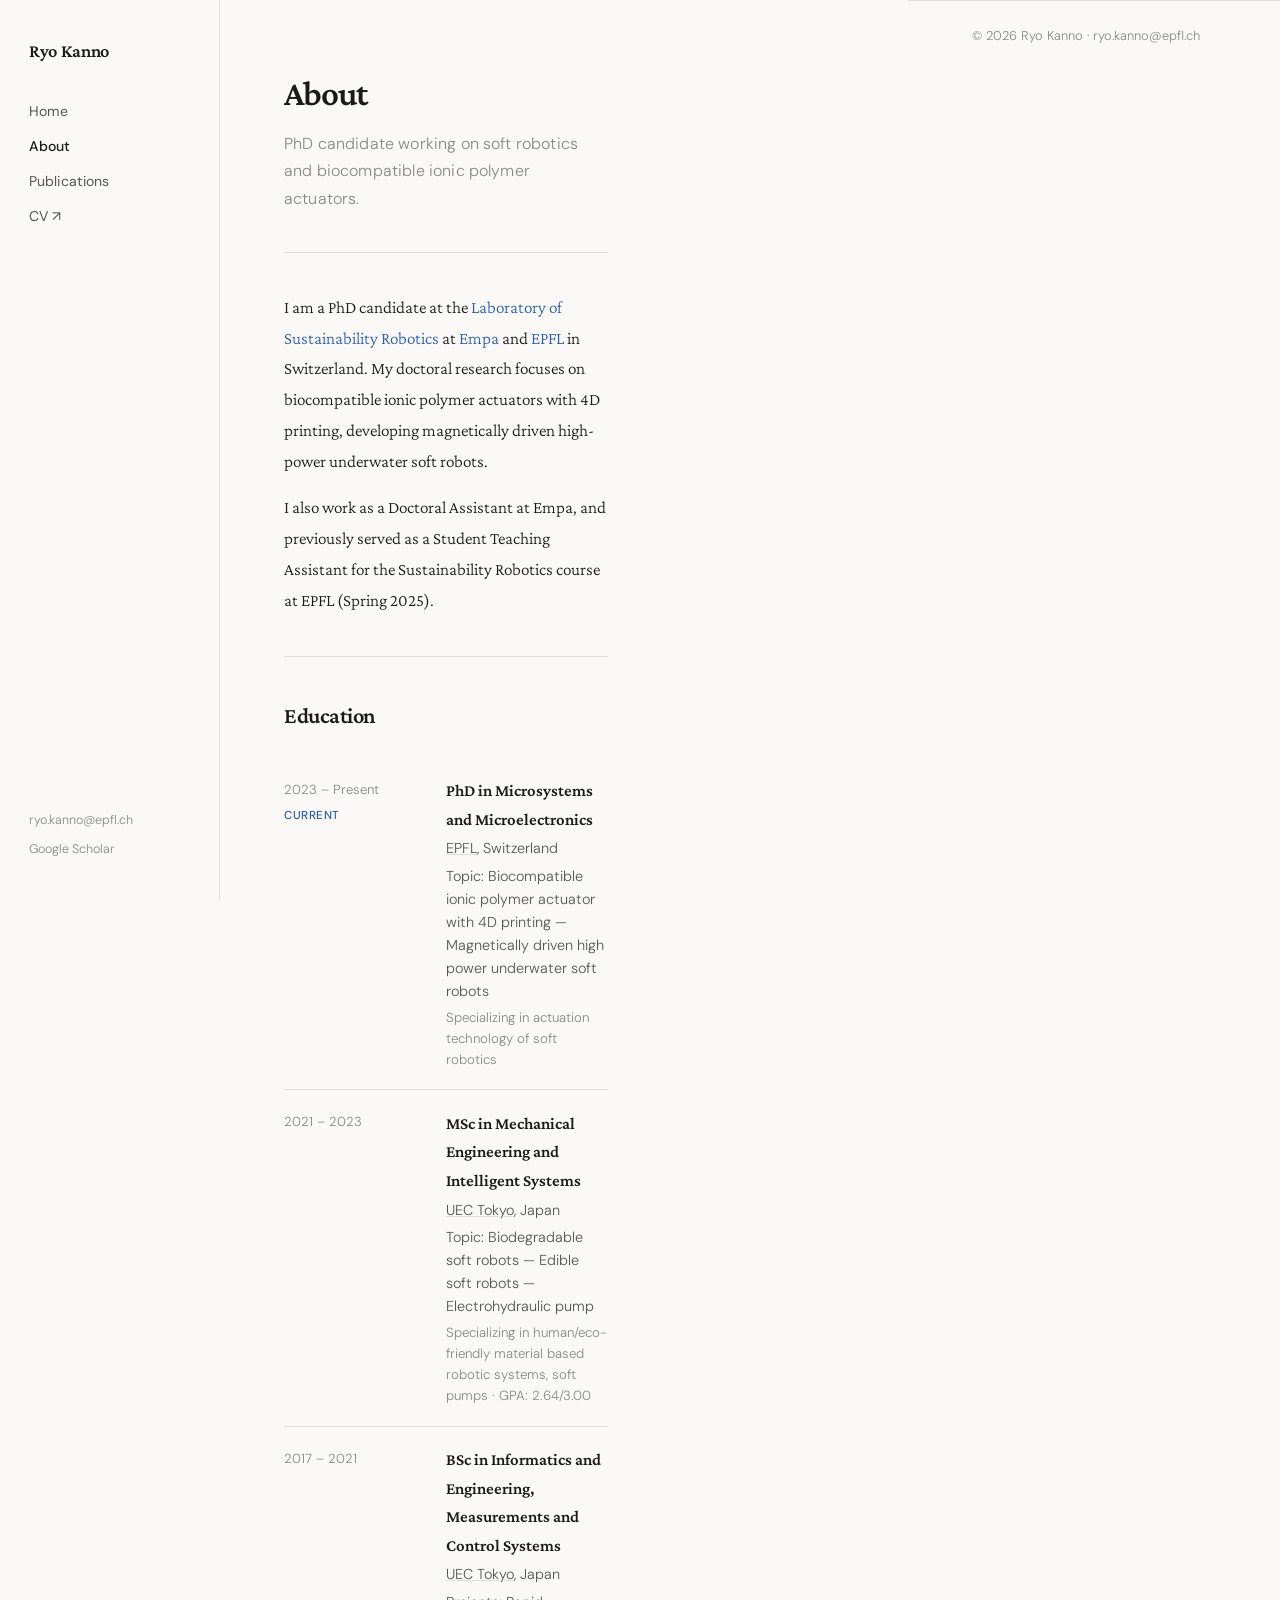
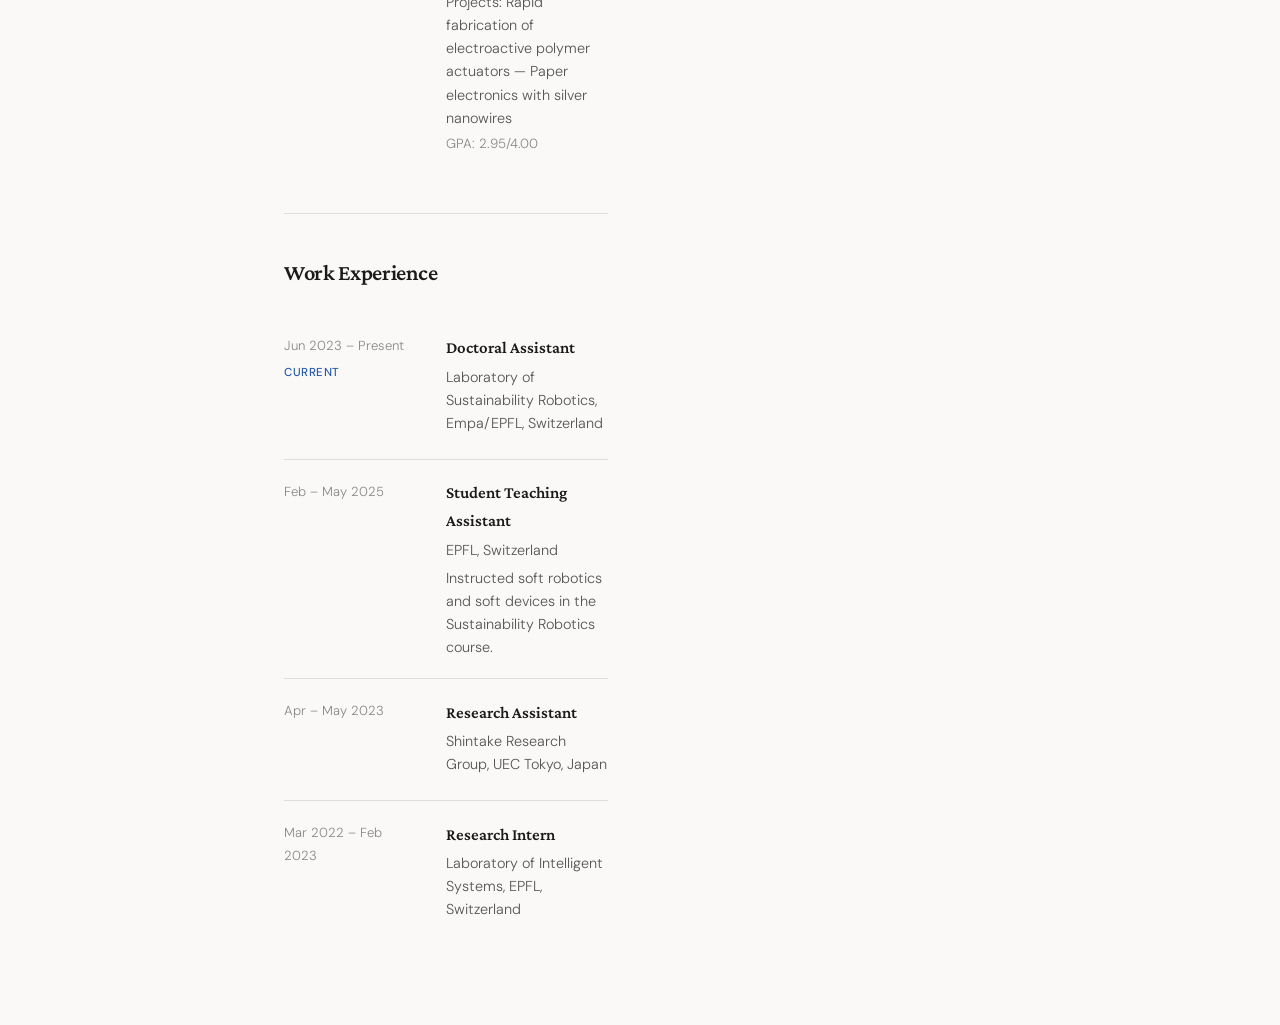
==== about.html @ ec7528cc "Add files via upload" ====
<!DOCTYPE html>
<html lang="en">
<head>
  <meta charset="UTF-8" />
  <meta name="viewport" content="width=device-width, initial-scale=1.0" />
  <title>About — Ryo Kanno</title>
  <link rel="stylesheet" href="style.css" />
  <link rel="preconnect" href="https://fonts.googleapis.com" />
  <link href="https://fonts.googleapis.com/css2?family=Crimson+Pro:ital,wght@0,300;0,400;0,600;1,400&family=DM+Sans:wght@300;400;500&display=swap" rel="stylesheet" />
</head>
<body>

  <nav class="sidebar">
    <a class="site-name" href="index.html">Ryo Kanno</a>
    <ul>
      <li><a href="index.html">Home</a></li>
      <li><a href="about.html" class="active">About</a></li>
      <li><a href="publications.html">Publications</a></li>
      <li><a href="CV_Ryo_Kanno_General.pdf" target="_blank">CV ↗</a></li>
    </ul>
    <div class="sidebar-footer">
      <a href="mailto:ryo.kanno@epfl.ch">ryo.kanno@epfl.ch</a><br/>
      <div class="social-links">
        <a href="https://scholar.google.co.jp/citations?user=6euEpQsAAAAJ&hl=en" target="_blank">Google Scholar</a>
      </div>
    </div>
  </nav>

  <header class="mobile-header">
    <a class="site-name" href="index.html">Ryo Kanno</a>
    <button class="menu-toggle" onclick="toggleMenu()">☰</button>
    <ul class="mobile-menu" id="mobileMenu">
      <li><a href="index.html">Home</a></li>
      <li><a href="about.html">About</a></li>
      <li><a href="publications.html">Publications</a></li>
      <li><a href="CV_Ryo_Kanno_General.pdf" target="_blank">CV ↗</a></li>
    </ul>
  </header>

  <main class="content">

    <section class="page-header">
      <h1>About</h1>
      <p class="subtitle">PhD candidate working on soft robotics and biocompatible ionic polymer actuators.</p>
    </section>

    <hr class="divider" />

    <section class="section about-intro">
      <p>
        I am a PhD candidate at the <a href="https://sustainability-robotics.ch" target="_blank">Laboratory of Sustainability Robotics</a>
        at <a href="https://www.empa.ch" target="_blank">Empa</a> and <a href="https://www.epfl.ch" target="_blank">EPFL</a>
        in Switzerland. My doctoral research focuses on biocompatible ionic polymer actuators with 4D printing,
        developing magnetically driven high-power underwater soft robots.
      </p>
      <p>
        I also work as a Doctoral Assistant at Empa, and previously served as a Student Teaching Assistant
        for the Sustainability Robotics course at EPFL (Spring 2025).
      </p>
    </section>

    <hr class="divider" />

    <!-- EDUCATION -->
    <section class="section">
      <h2>Education</h2>

      <div class="entry">
        <div class="entry-meta">
          <span class="entry-date">2023 – Present</span>
          <span class="entry-badge">Current</span>
        </div>
        <div class="entry-body">
          <h3>PhD in Microsystems and Microelectronics</h3>
          <p class="entry-place"><a href="https://www.epfl.ch" target="_blank">EPFL</a>, Switzerland</p>
          <p>Topic: Biocompatible ionic polymer actuator with 4D printing — Magnetically driven high power underwater soft robots</p>
          <p class="entry-note">Specializing in actuation technology of soft robotics</p>
        </div>
      </div>

      <div class="entry">
        <div class="entry-meta">
          <span class="entry-date">2021 – 2023</span>
        </div>
        <div class="entry-body">
          <h3>MSc in Mechanical Engineering and Intelligent Systems</h3>
          <p class="entry-place"><a href="https://www.uec.ac.jp/eng/" target="_blank">UEC Tokyo</a>, Japan</p>
          <p>Topic: Biodegradable soft robots — Edible soft robots — Electrohydraulic pump</p>
          <p class="entry-note">Specializing in human/eco-friendly material based robotic systems, soft pumps · GPA: 2.64/3.00</p>
        </div>
      </div>

      <div class="entry">
        <div class="entry-meta">
          <span class="entry-date">2017 – 2021</span>
        </div>
        <div class="entry-body">
          <h3>BSc in Informatics and Engineering, Measurements and Control Systems</h3>
          <p class="entry-place"><a href="https://www.uec.ac.jp/eng/" target="_blank">UEC Tokyo</a>, Japan</p>
          <p>Projects: Rapid fabrication of electroactive polymer actuators — Paper electronics with silver nanowires</p>
          <p class="entry-note">GPA: 2.95/4.00</p>
        </div>
      </div>
    </section>

    <hr class="divider" />

    <!-- WORK EXPERIENCE -->
    <section class="section">
      <h2>Work Experience</h2>

      <div class="entry">
        <div class="entry-meta">
          <span class="entry-date">Jun 2023 – Present</span>
          <span class="entry-badge">Current</span>
        </div>
        <div class="entry-body">
          <h3>Doctoral Assistant</h3>
          <p class="entry-place">Laboratory of Sustainability Robotics, Empa/EPFL, Switzerland</p>
        </div>
      </div>

      <div class="entry">
        <div class="entry-meta">
          <span class="entry-date">Feb – May 2025</span>
        </div>
        <div class="entry-body">
          <h3>Student Teaching Assistant</h3>
          <p class="entry-place">EPFL, Switzerland</p>
          <p>Instructed soft robotics and soft devices in the Sustainability Robotics course.</p>
        </div>
      </div>

      <div class="entry">
        <div class="entry-meta">
          <span class="entry-date">Apr – May 2023</span>
        </div>
        <div class="entry-body">
          <h3>Research Assistant</h3>
          <p class="entry-place">Shintake Research Group, UEC Tokyo, Japan</p>
        </div>
      </div>

      <div class="entry">
        <div class="entry-meta">
          <span class="entry-date">Mar 2022 – Feb 2023</span>
        </div>
        <div class="entry-body">
          <h3>Research Intern</h3>
          <p class="entry-place">Laboratory of Intelligent Systems, EPFL, Switzerland</p>
        </div>
      </div>
    </section>

  </main>

  <footer class="footer">
    © 2026 Ryo Kanno · <a href="mailto:ryo.kanno@epfl.ch">ryo.kanno@epfl.ch</a>
  </footer>

  <script>
    function toggleMenu() {
      document.getElementById('mobileMenu').classList.toggle('open');
    }
  </script>
</body>
</html>
---- style.css ----
/* ============================================
   RYO KANNO — Personal Academic Site
   Style inspired by mechphnguyen.com
   ============================================ */

:root {
  --bg: #faf9f7;
  --text: #1a1a1a;
  --text-light: #555;
  --text-muted: #888;
  --accent: #2a5caa;
  --accent-hover: #1a3f7a;
  --sidebar-width: 220px;
  --border: #e2ddd8;
  --font-serif: 'Crimson Pro', Georgia, serif;
  --font-sans: 'DM Sans', system-ui, sans-serif;
}

* {
  margin: 0;
  padding: 0;
  box-sizing: border-box;
}

html {
  font-size: 16px;
}

body {
  background: var(--bg);
  color: var(--text);
  font-family: var(--font-sans);
  font-weight: 300;
  line-height: 1.7;
  display: flex;
  min-height: 100vh;
}

/* ============================================
   SIDEBAR
   ============================================ */

.sidebar {
  width: var(--sidebar-width);
  min-height: 100vh;
  position: fixed;
  top: 0;
  left: 0;
  padding: 2.5rem 1.8rem;
  border-right: 1px solid var(--border);
  display: flex;
  flex-direction: column;
  gap: 2rem;
  background: var(--bg);
  z-index: 10;
}

.site-name {
  font-family: var(--font-serif);
  font-weight: 600;
  font-size: 1.15rem;
  color: var(--text);
  text-decoration: none;
  letter-spacing: -0.01em;
  line-height: 1.3;
  display: block;
}

.sidebar ul {
  list-style: none;
  display: flex;
  flex-direction: column;
  gap: 0.2rem;
}

.sidebar ul li a {
  font-family: var(--font-sans);
  font-size: 0.88rem;
  font-weight: 400;
  color: var(--text-light);
  text-decoration: none;
  display: block;
  padding: 0.25rem 0;
  transition: color 0.15s;
  letter-spacing: 0.01em;
}

.sidebar ul li a:hover,
.sidebar ul li a.active {
  color: var(--text);
}

.sidebar ul li a.active {
  font-weight: 500;
}

.sidebar-footer {
  margin-top: auto;
  font-size: 0.78rem;
  color: var(--text-muted);
  line-height: 1.8;
}

.sidebar-footer a {
  color: var(--text-muted);
  text-decoration: none;
  transition: color 0.15s;
}

.sidebar-footer a:hover {
  color: var(--text);
}

.social-links {
  margin-top: 0.4rem;
  display: flex;
  flex-direction: column;
  gap: 0.15rem;
}

/* ============================================
   MOBILE HEADER (hidden on desktop)
   ============================================ */

.mobile-header {
  display: none;
}

/* ============================================
   MAIN CONTENT
   ============================================ */

.content {
  margin-left: var(--sidebar-width);
  padding: 4rem 5rem 4rem 4rem;
  max-width: 860px;
  flex: 1;
}

/* ============================================
   HERO
   ============================================ */

.hero {
  display: flex;
  align-items: flex-start;
  gap: 3.5rem;
  padding-bottom: 2.5rem;
}

.hero-text {
  flex: 1;
}

.hero-text h1 {
  font-family: var(--font-serif);
  font-weight: 600;
  font-size: 2.4rem;
  letter-spacing: -0.03em;
  line-height: 1.15;
  margin-bottom: 0.5rem;
  color: var(--text);
}

.subtitle {
  font-size: 0.95rem;
  color: var(--text-muted);
  margin-bottom: 0.6rem;
  letter-spacing: 0.01em;
}

.affil {
  font-size: 0.9rem;
  color: var(--text-light);
  margin-bottom: 1.2rem;
}

.affil a {
  color: var(--text-light);
  text-decoration: underline;
  text-decoration-color: var(--border);
  transition: color 0.15s;
}

.affil a:hover {
  color: var(--accent);
  text-decoration-color: var(--accent);
}

.bio {
  font-family: var(--font-serif);
  font-size: 1.1rem;
  line-height: 1.75;
  color: var(--text);
  margin-bottom: 1.8rem;
  max-width: 560px;
}

.hero-links {
  display: flex;
  gap: 0.8rem;
  flex-wrap: wrap;
}

.btn {
  display: inline-block;
  font-size: 0.85rem;
  font-weight: 500;
  padding: 0.5rem 1.1rem;
  border-radius: 3px;
  text-decoration: none;
  transition: all 0.15s;
  background: var(--text);
  color: var(--bg);
  letter-spacing: 0.01em;
}

.btn:hover {
  background: var(--accent);
}

.btn-outline {
  background: transparent;
  color: var(--text);
  border: 1px solid var(--border);
}

.btn-outline:hover {
  background: transparent;
  color: var(--accent);
  border-color: var(--accent);
}

.hero-photo {
  flex-shrink: 0;
}

.hero-photo img {
  width: 180px;
  height: 200px;
  object-fit: cover;
  border-radius: 4px;
  display: block;
}

.photo-placeholder {
  width: 160px;
  height: 185px;
  background: var(--border);
  border-radius: 4px;
  display: flex;
  align-items: center;
  justify-content: center;
  color: var(--text-muted);
  font-size: 0.8rem;
}

/* ============================================
   SECTIONS & TYPOGRAPHY
   ============================================ */

.divider {
  border: none;
  border-top: 1px solid var(--border);
  margin: 2.5rem 0;
}

.section {
  margin-bottom: 1rem;
}

.section h2 {
  font-family: var(--font-serif);
  font-weight: 600;
  font-size: 1.4rem;
  letter-spacing: -0.02em;
  margin-bottom: 1.4rem;
  color: var(--text);
}

.page-header h1 {
  font-family: var(--font-serif);
  font-weight: 600;
  font-size: 2.2rem;
  letter-spacing: -0.03em;
  margin-bottom: 0.4rem;
}

.page-header .subtitle {
  font-size: 1rem;
  color: var(--text-muted);
}

.page-header .subtitle a {
  color: var(--accent);
  text-decoration: none;
}

.page-header .subtitle a:hover {
  text-decoration: underline;
}

/* ============================================
   NEWS LIST
   ============================================ */

.news-list {
  list-style: none;
  display: flex;
  flex-direction: column;
  gap: 0;
}

.news-list li {
  display: flex;
  gap: 1.4rem;
  padding: 0.65rem 0;
  border-bottom: 1px solid var(--border);
  font-size: 0.92rem;
  line-height: 1.6;
}

.news-list li:last-child {
  border-bottom: none;
}

.news-date {
  flex-shrink: 0;
  width: 68px;
  color: var(--text-muted);
  font-size: 0.82rem;
  padding-top: 0.05rem;
}

.news-list a {
  color: var(--accent);
  text-decoration: none;
}

.news-list a:hover {
  text-decoration: underline;
}

/* ============================================
   ABOUT PAGE
   ============================================ */

.about-intro p {
  font-family: var(--font-serif);
  font-size: 1.08rem;
  line-height: 1.78;
  margin-bottom: 1rem;
  max-width: 620px;
}

.about-intro a {
  color: var(--accent);
  text-decoration: none;
}

.about-intro a:hover {
  text-decoration: underline;
}

/* ============================================
   ENTRIES (Education / Work)
   ============================================ */

.entry {
  display: flex;
  gap: 2rem;
  padding: 1.2rem 0;
  border-bottom: 1px solid var(--border);
}

.entry:last-child {
  border-bottom: none;
}

.entry-meta {
  flex-shrink: 0;
  width: 130px;
  display: flex;
  flex-direction: column;
  gap: 0.3rem;
  padding-top: 0.1rem;
}

.entry-date {
  font-size: 0.82rem;
  color: var(--text-muted);
}

.entry-badge {
  font-size: 0.72rem;
  font-weight: 500;
  color: var(--accent);
  text-transform: uppercase;
  letter-spacing: 0.05em;
}

.entry-body h3 {
  font-family: var(--font-serif);
  font-weight: 600;
  font-size: 1.05rem;
  margin-bottom: 0.2rem;
  color: var(--text);
}

.entry-place {
  font-size: 0.88rem;
  color: var(--text-light);
  margin-bottom: 0.3rem;
}

.entry-place a {
  color: var(--text-light);
  text-decoration: underline;
  text-decoration-color: var(--border);
}

.entry-place a:hover {
  color: var(--accent);
}

.entry-body p {
  font-size: 0.9rem;
  color: var(--text-light);
  line-height: 1.6;
}

.entry-note {
  font-size: 0.83rem !important;
  color: var(--text-muted) !important;
  margin-top: 0.2rem;
}

/* ============================================
   PUBLICATIONS
   ============================================ */

.pub-entry {
  padding: 1.2rem 0;
  border-bottom: 1px solid var(--border);
}

.pub-entry:last-child {
  border-bottom: none;
}

.pub-badge {
  display: inline-block;
  font-size: 0.72rem;
  font-weight: 500;
  text-transform: uppercase;
  letter-spacing: 0.05em;
  padding: 0.18rem 0.55rem;
  border-radius: 2px;
  margin-bottom: 0.5rem;
}

.pub-badge.spotlight { background: #e8f0ff; color: var(--accent); }
.pub-badge.cover     { background: #e8f5e9; color: #2a7a3a; }
.pub-badge.finalist  { background: #fff3e0; color: #b85c00; }

.pub-title {
  font-family: var(--font-serif);
  font-size: 1.06rem;
  font-weight: 400;
  margin-bottom: 0.25rem;
}

.pub-title a {
  color: var(--text);
  text-decoration: none;
  border-bottom: 1px solid var(--border);
  transition: color 0.15s, border-color 0.15s;
}

.pub-title a:hover {
  color: var(--accent);
  border-bottom-color: var(--accent);
}

.pub-authors {
  font-size: 0.88rem;
  color: var(--text-light);
  margin-bottom: 0.15rem;
}

.pub-venue {
  font-size: 0.85rem;
  color: var(--text-muted);
  font-style: italic;
}

.pub-note {
  font-size: 0.8rem;
  color: var(--accent);
  margin-top: 0.2rem;
}

.scholar-note {
  margin-top: 2.5rem;
  font-size: 0.88rem;
  color: var(--text-muted);
}

.scholar-note a {
  color: var(--accent);
  text-decoration: none;
}

.scholar-note a:hover {
  text-decoration: underline;
}

/* ============================================
   FOOTER
   ============================================ */

.footer {
  margin-left: var(--sidebar-width);
  padding: 1.5rem 5rem 1.5rem 4rem;
  font-size: 0.8rem;
  color: var(--text-muted);
  border-top: 1px solid var(--border);
}

.footer a {
  color: var(--text-muted);
  text-decoration: none;
}

.footer a:hover {
  color: var(--text);
}

/* ============================================
   RESPONSIVE — MOBILE
   ============================================ */

@media (max-width: 768px) {
  .sidebar {
    display: none;
  }

  .mobile-header {
    display: flex;
    align-items: center;
    justify-content: space-between;
    padding: 1rem 1.5rem;
    border-bottom: 1px solid var(--border);
    position: sticky;
    top: 0;
    background: var(--bg);
    z-index: 100;
    flex-wrap: wrap;
  }

  .menu-toggle {
    background: none;
    border: none;
    font-size: 1.2rem;
    cursor: pointer;
    color: var(--text);
  }

  .mobile-menu {
    display: none;
    list-style: none;
    width: 100%;
    padding: 0.5rem 0;
    flex-direction: column;
  }

  .mobile-menu.open {
    display: flex;
  }

  .mobile-menu li a {
    display: block;
    padding: 0.5rem 0;
    font-size: 0.95rem;
    color: var(--text-light);
    text-decoration: none;
  }

  .content {
    margin-left: 0;
    padding: 2rem 1.5rem;
    max-width: 100%;
  }

  .hero {
    flex-direction: column-reverse;
    gap: 1.5rem;
  }

  .hero-text h1 {
    font-size: 1.9rem;
  }

  .hero-photo img,
  .photo-placeholder {
    width: 130px;
    height: 150px;
  }

  .entry {
    flex-direction: column;
    gap: 0.4rem;
  }

  .entry-meta {
    width: auto;
    flex-direction: row;
    align-items: center;
    gap: 0.8rem;
  }

  .footer {
    margin-left: 0;
    padding: 1.5rem;
  }
}
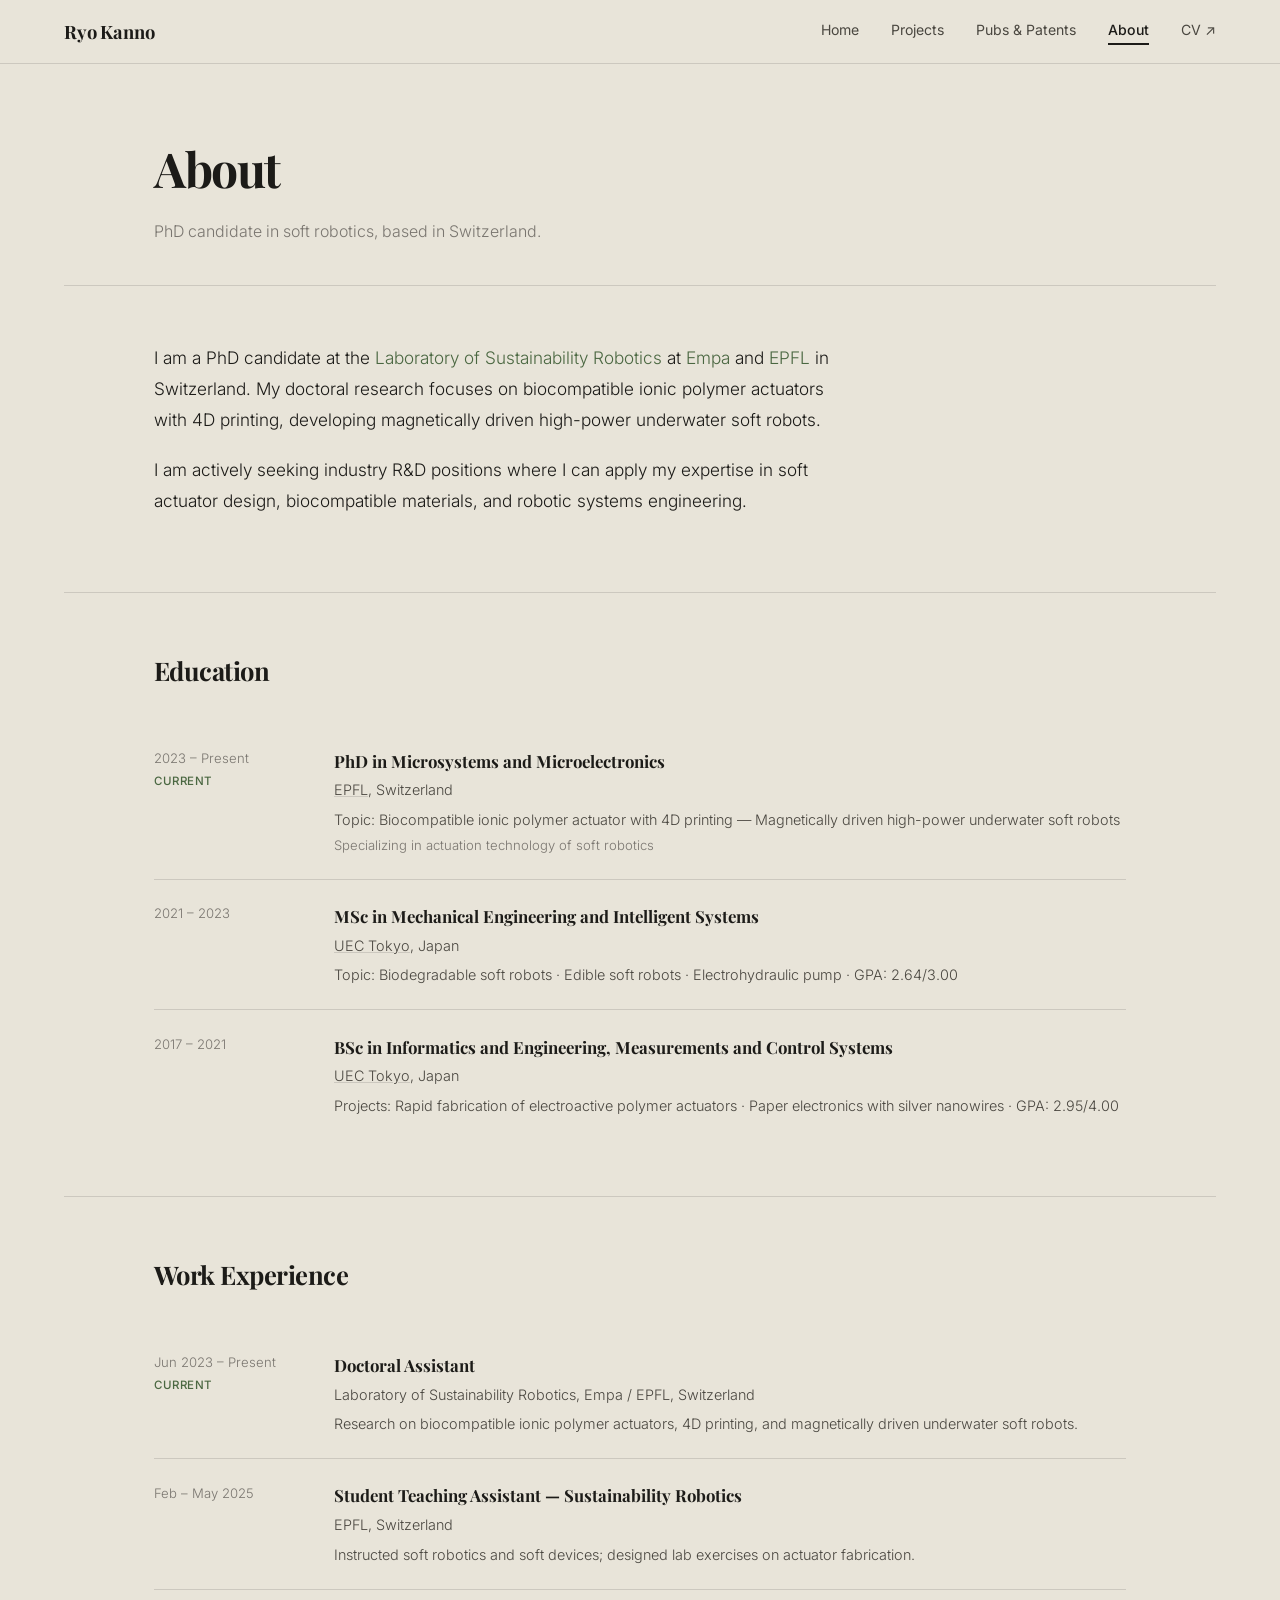
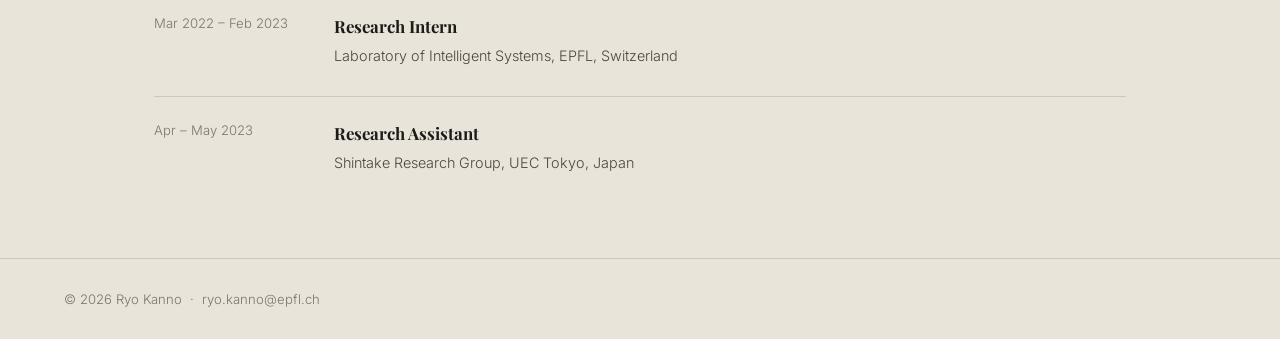
==== commit 220965cd: "Add files via upload" ====
--- a/about.html
+++ b/about.html
@@ -6,148 +6,139 @@
   <title>About — Ryo Kanno</title>
   <link rel="stylesheet" href="style.css" />
   <link rel="preconnect" href="https://fonts.googleapis.com" />
-  <link href="https://fonts.googleapis.com/css2?family=Crimson+Pro:ital,wght@0,300;0,400;0,600;1,400&family=DM+Sans:wght@300;400;500&display=swap" rel="stylesheet" />
+  <link href="https://fonts.googleapis.com/css2?family=Playfair+Display:ital,wght@0,400;0,700;1,400;1,700&family=Inter:wght@300;400;500&display=swap" rel="stylesheet" />
 </head>
 <body>
 
-  <nav class="sidebar">
+  <header class="topnav">
     <a class="site-name" href="index.html">Ryo Kanno</a>
-    <ul>
-      <li><a href="index.html">Home</a></li>
-      <li><a href="about.html" class="active">About</a></li>
-      <li><a href="publications.html">Publications</a></li>
-      <li><a href="CV_Ryo_Kanno_General.pdf" target="_blank">CV ↗</a></li>
-    </ul>
-    <div class="sidebar-footer">
-      <a href="mailto:ryo.kanno@epfl.ch">ryo.kanno@epfl.ch</a><br/>
-      <div class="social-links">
-        <a href="https://scholar.google.co.jp/citations?user=6euEpQsAAAAJ&hl=en" target="_blank">Google Scholar</a>
-      </div>
-    </div>
-  </nav>
-
-  <header class="mobile-header">
-    <a class="site-name" href="index.html">Ryo Kanno</a>
-    <button class="menu-toggle" onclick="toggleMenu()">☰</button>
-    <ul class="mobile-menu" id="mobileMenu">
-      <li><a href="index.html">Home</a></li>
-      <li><a href="about.html">About</a></li>
-      <li><a href="publications.html">Publications</a></li>
-      <li><a href="CV_Ryo_Kanno_General.pdf" target="_blank">CV ↗</a></li>
-    </ul>
+    <nav class="nav-links">
+      <a href="index.html">Home</a>
+      <a href="projects.html">Projects</a>
+      <a href="publications.html">Pubs &amp; Patents</a>
+      <a href="about.html" class="active">About</a>
+      <a href="CV_Ryo_Kanno_General.pdf" target="_blank">CV ↗</a>
+    </nav>
+    <button class="hamburger" onclick="toggleMobileNav()" aria-label="Menu">&#9776;</button>
   </header>
 
-  <main class="content">
+  <div class="mobile-nav" id="mobileNav">
+    <a href="index.html">Home</a>
+    <a href="projects.html">Projects</a>
+    <a href="publications.html">Pubs &amp; Patents</a>
+    <a href="about.html">About</a>
+    <a href="CV_Ryo_Kanno_General.pdf" target="_blank">CV ↗</a>
+  </div>
 
-    <section class="page-header">
+  <main>
+    <section class="page-hero">
       <h1>About</h1>
-      <p class="subtitle">PhD candidate working on soft robotics and biocompatible ionic polymer actuators.</p>
+      <p class="page-sub">PhD candidate in soft robotics, based in Switzerland.</p>
     </section>
 
-    <hr class="divider" />
+    <div class="full-divider"></div>
 
-    <section class="section about-intro">
-      <p>
+    <section class="section inner-section">
+      <p class="about-lead">
         I am a PhD candidate at the <a href="https://sustainability-robotics.ch" target="_blank">Laboratory of Sustainability Robotics</a>
-        at <a href="https://www.empa.ch" target="_blank">Empa</a> and <a href="https://www.epfl.ch" target="_blank">EPFL</a>
-        in Switzerland. My doctoral research focuses on biocompatible ionic polymer actuators with 4D printing,
+        at <a href="https://www.empa.ch" target="_blank">Empa</a> and <a href="https://www.epfl.ch" target="_blank">EPFL</a> in Switzerland.
+        My doctoral research focuses on biocompatible ionic polymer actuators with 4D printing,
         developing magnetically driven high-power underwater soft robots.
       </p>
-      <p>
-        I also work as a Doctoral Assistant at Empa, and previously served as a Student Teaching Assistant
-        for the Sustainability Robotics course at EPFL (Spring 2025).
+      <p class="about-lead">
+        I am actively seeking industry R&amp;D positions where I can apply my expertise in
+        soft actuator design, biocompatible materials, and robotic systems engineering.
       </p>
     </section>
 
-    <hr class="divider" />
+    <div class="full-divider"></div>
 
     <!-- EDUCATION -->
-    <section class="section">
+    <section class="section inner-section">
       <h2>Education</h2>
 
-      <div class="entry">
-        <div class="entry-meta">
-          <span class="entry-date">2023 – Present</span>
-          <span class="entry-badge">Current</span>
+      <div class="cv-entry">
+        <div class="cv-meta">
+          <span class="cv-date">2023 – Present</span>
+          <span class="cv-tag">Current</span>
         </div>
-        <div class="entry-body">
+        <div class="cv-body">
           <h3>PhD in Microsystems and Microelectronics</h3>
-          <p class="entry-place"><a href="https://www.epfl.ch" target="_blank">EPFL</a>, Switzerland</p>
-          <p>Topic: Biocompatible ionic polymer actuator with 4D printing — Magnetically driven high power underwater soft robots</p>
-          <p class="entry-note">Specializing in actuation technology of soft robotics</p>
+          <p class="cv-place"><a href="https://www.epfl.ch" target="_blank">EPFL</a>, Switzerland</p>
+          <p>Topic: Biocompatible ionic polymer actuator with 4D printing — Magnetically driven high-power underwater soft robots</p>
+          <p class="cv-note">Specializing in actuation technology of soft robotics</p>
         </div>
       </div>
 
-      <div class="entry">
-        <div class="entry-meta">
-          <span class="entry-date">2021 – 2023</span>
+      <div class="cv-entry">
+        <div class="cv-meta">
+          <span class="cv-date">2021 – 2023</span>
         </div>
-        <div class="entry-body">
+        <div class="cv-body">
           <h3>MSc in Mechanical Engineering and Intelligent Systems</h3>
-          <p class="entry-place"><a href="https://www.uec.ac.jp/eng/" target="_blank">UEC Tokyo</a>, Japan</p>
-          <p>Topic: Biodegradable soft robots — Edible soft robots — Electrohydraulic pump</p>
-          <p class="entry-note">Specializing in human/eco-friendly material based robotic systems, soft pumps · GPA: 2.64/3.00</p>
+          <p class="cv-place"><a href="https://www.uec.ac.jp/eng/" target="_blank">UEC Tokyo</a>, Japan</p>
+          <p>Topic: Biodegradable soft robots · Edible soft robots · Electrohydraulic pump · GPA: 2.64/3.00</p>
         </div>
       </div>
 
-      <div class="entry">
-        <div class="entry-meta">
-          <span class="entry-date">2017 – 2021</span>
+      <div class="cv-entry">
+        <div class="cv-meta">
+          <span class="cv-date">2017 – 2021</span>
         </div>
-        <div class="entry-body">
+        <div class="cv-body">
           <h3>BSc in Informatics and Engineering, Measurements and Control Systems</h3>
-          <p class="entry-place"><a href="https://www.uec.ac.jp/eng/" target="_blank">UEC Tokyo</a>, Japan</p>
-          <p>Projects: Rapid fabrication of electroactive polymer actuators — Paper electronics with silver nanowires</p>
-          <p class="entry-note">GPA: 2.95/4.00</p>
+          <p class="cv-place"><a href="https://www.uec.ac.jp/eng/" target="_blank">UEC Tokyo</a>, Japan</p>
+          <p>Projects: Rapid fabrication of electroactive polymer actuators · Paper electronics with silver nanowires · GPA: 2.95/4.00</p>
         </div>
       </div>
     </section>
 
-    <hr class="divider" />
+    <div class="full-divider"></div>
 
-    <!-- WORK EXPERIENCE -->
-    <section class="section">
+    <!-- EXPERIENCE -->
+    <section class="section inner-section">
       <h2>Work Experience</h2>
 
-      <div class="entry">
-        <div class="entry-meta">
-          <span class="entry-date">Jun 2023 – Present</span>
-          <span class="entry-badge">Current</span>
+      <div class="cv-entry">
+        <div class="cv-meta">
+          <span class="cv-date">Jun 2023 – Present</span>
+          <span class="cv-tag">Current</span>
         </div>
-        <div class="entry-body">
+        <div class="cv-body">
           <h3>Doctoral Assistant</h3>
-          <p class="entry-place">Laboratory of Sustainability Robotics, Empa/EPFL, Switzerland</p>
+          <p class="cv-place">Laboratory of Sustainability Robotics, Empa / EPFL, Switzerland</p>
+          <p>Research on biocompatible ionic polymer actuators, 4D printing, and magnetically driven underwater soft robots.</p>
         </div>
       </div>
 
-      <div class="entry">
-        <div class="entry-meta">
-          <span class="entry-date">Feb – May 2025</span>
+      <div class="cv-entry">
+        <div class="cv-meta">
+          <span class="cv-date">Feb – May 2025</span>
         </div>
-        <div class="entry-body">
-          <h3>Student Teaching Assistant</h3>
-          <p class="entry-place">EPFL, Switzerland</p>
-          <p>Instructed soft robotics and soft devices in the Sustainability Robotics course.</p>
+        <div class="cv-body">
+          <h3>Student Teaching Assistant — Sustainability Robotics</h3>
+          <p class="cv-place">EPFL, Switzerland</p>
+          <p>Instructed soft robotics and soft devices; designed lab exercises on actuator fabrication.</p>
         </div>
       </div>
 
-      <div class="entry">
-        <div class="entry-meta">
-          <span class="entry-date">Apr – May 2023</span>
+      <div class="cv-entry">
+        <div class="cv-meta">
+          <span class="cv-date">Mar 2022 – Feb 2023</span>
         </div>
-        <div class="entry-body">
-          <h3>Research Assistant</h3>
-          <p class="entry-place">Shintake Research Group, UEC Tokyo, Japan</p>
+        <div class="cv-body">
+          <h3>Research Intern</h3>
+          <p class="cv-place">Laboratory of Intelligent Systems, EPFL, Switzerland</p>
         </div>
       </div>
 
-      <div class="entry">
-        <div class="entry-meta">
-          <span class="entry-date">Mar 2022 – Feb 2023</span>
+      <div class="cv-entry">
+        <div class="cv-meta">
+          <span class="cv-date">Apr – May 2023</span>
         </div>
-        <div class="entry-body">
-          <h3>Research Intern</h3>
-          <p class="entry-place">Laboratory of Intelligent Systems, EPFL, Switzerland</p>
+        <div class="cv-body">
+          <h3>Research Assistant</h3>
+          <p class="cv-place">Shintake Research Group, UEC Tokyo, Japan</p>
         </div>
       </div>
     </section>
@@ -155,12 +146,12 @@
   </main>
 
   <footer class="footer">
-    © 2026 Ryo Kanno · <a href="mailto:ryo.kanno@epfl.ch">ryo.kanno@epfl.ch</a>
+    © 2026 Ryo Kanno &nbsp;·&nbsp; <a href="mailto:ryo.kanno@epfl.ch">ryo.kanno@epfl.ch</a>
   </footer>
 
   <script>
-    function toggleMenu() {
-      document.getElementById('mobileMenu').classList.toggle('open');
+    function toggleMobileNav() {
+      document.getElementById('mobileNav').classList.toggle('open');
     }
   </script>
 </body>
--- a/style.css
+++ b/style.css
@@ -1,30 +1,28 @@
 /* ============================================
-   RYO KANNO — Personal Academic Site
-   Style inspired by mechphnguyen.com
+   RYO KANNO — v2
+   Matches mechphnguyen.com: top nav, beige bg,
+   wide full-page layout, large Playfair serif
    ============================================ */
 
 :root {
-  --bg: #faf9f7;
-  --text: #1a1a1a;
-  --text-light: #555;
-  --text-muted: #888;
-  --accent: #2a5caa;
-  --accent-hover: #1a3f7a;
-  --sidebar-width: 220px;
-  --border: #e2ddd8;
-  --font-serif: 'Crimson Pro', Georgia, serif;
-  --font-sans: 'DM Sans', system-ui, sans-serif;
-}
-
-* {
-  margin: 0;
-  padding: 0;
-  box-sizing: border-box;
-}
-
-html {
-  font-size: 16px;
-}
+  --bg:        #e8e4d9;   /* warm beige matching reference */
+  --bg-card:   #ddd9cd;
+  --text:      #1c1b18;
+  --text-mid:  #4a4740;
+  --text-muted:#7a7670;
+  --accent:    #4a6741;   /* muted olive-green, matches reference buttons */
+  --accent-hover: #37502f;
+  --border:    rgba(0,0,0,0.12);
+  --nav-h:     64px;
+  --font-serif: 'Playfair Display', Georgia, serif;
+  --font-sans:  'Inter', system-ui, sans-serif;
+  --max-w:     1100px;
+  --pad-x:     5vw;
+}
+
+*, *::before, *::after { box-sizing: border-box; margin: 0; padding: 0; }
+
+html { font-size: 16px; scroll-behavior: smooth; }
 
 body {
   background: var(--bg);
@@ -32,109 +30,87 @@
   font-family: var(--font-sans);
   font-weight: 300;
   line-height: 1.7;
-  display: flex;
   min-height: 100vh;
 }
 
 /* ============================================
-   SIDEBAR
-   ============================================ */
-
-.sidebar {
-  width: var(--sidebar-width);
-  min-height: 100vh;
-  position: fixed;
+   TOP NAV
+   ============================================ */
+
+.topnav {
+  display: flex;
+  align-items: center;
+  justify-content: space-between;
+  padding: 0 var(--pad-x);
+  height: var(--nav-h);
+  border-bottom: 1px solid var(--border);
+  position: sticky;
   top: 0;
-  left: 0;
-  padding: 2.5rem 1.8rem;
-  border-right: 1px solid var(--border);
-  display: flex;
-  flex-direction: column;
-  gap: 2rem;
   background: var(--bg);
-  z-index: 10;
+  z-index: 100;
 }
 
 .site-name {
   font-family: var(--font-serif);
-  font-weight: 600;
+  font-weight: 700;
   font-size: 1.15rem;
   color: var(--text);
   text-decoration: none;
   letter-spacing: -0.01em;
-  line-height: 1.3;
-  display: block;
-}
-
-.sidebar ul {
-  list-style: none;
-  display: flex;
-  flex-direction: column;
-  gap: 0.2rem;
-}
-
-.sidebar ul li a {
-  font-family: var(--font-sans);
+  white-space: nowrap;
+}
+
+.nav-links {
+  display: flex;
+  gap: 2rem;
+  align-items: center;
+}
+
+.nav-links a {
   font-size: 0.88rem;
   font-weight: 400;
-  color: var(--text-light);
+  color: var(--text-mid);
   text-decoration: none;
-  display: block;
-  padding: 0.25rem 0;
-  transition: color 0.15s;
-  letter-spacing: 0.01em;
-}
-
-.sidebar ul li a:hover,
-.sidebar ul li a.active {
-  color: var(--text);
-}
-
-.sidebar ul li a.active {
+  padding-bottom: 2px;
+  border-bottom: 2px solid transparent;
+  transition: color 0.15s, border-color 0.15s;
+  white-space: nowrap;
+}
+
+.nav-links a:hover { color: var(--text); }
+.nav-links a.active {
+  color: var(--text);
+  border-bottom-color: var(--text);
   font-weight: 500;
 }
 
-.sidebar-footer {
-  margin-top: auto;
-  font-size: 0.78rem;
-  color: var(--text-muted);
-  line-height: 1.8;
-}
-
-.sidebar-footer a {
-  color: var(--text-muted);
+.hamburger {
+  display: none;
+  background: none;
+  border: none;
+  font-size: 1.4rem;
+  cursor: pointer;
+  color: var(--text);
+  padding: 0.2rem;
+}
+
+/* Mobile nav dropdown */
+.mobile-nav {
+  display: none;
+  flex-direction: column;
+  background: var(--bg);
+  border-bottom: 1px solid var(--border);
+  padding: 1rem var(--pad-x);
+  gap: 0.8rem;
+}
+
+.mobile-nav.open { display: flex; }
+
+.mobile-nav a {
+  font-size: 0.95rem;
+  color: var(--text-mid);
   text-decoration: none;
-  transition: color 0.15s;
-}
-
-.sidebar-footer a:hover {
-  color: var(--text);
-}
-
-.social-links {
-  margin-top: 0.4rem;
-  display: flex;
-  flex-direction: column;
-  gap: 0.15rem;
-}
-
-/* ============================================
-   MOBILE HEADER (hidden on desktop)
-   ============================================ */
-
-.mobile-header {
-  display: none;
-}
-
-/* ============================================
-   MAIN CONTENT
-   ============================================ */
-
-.content {
-  margin-left: var(--sidebar-width);
-  padding: 4rem 5rem 4rem 4rem;
-  max-width: 860px;
-  flex: 1;
+  padding: 0.3rem 0;
 }
 
 /* ============================================
@@ -144,254 +120,277 @@
 .hero {
   display: flex;
   align-items: flex-start;
-  gap: 3.5rem;
-  padding-bottom: 2.5rem;
-}
-
-.hero-text {
-  flex: 1;
-}
-
-.hero-text h1 {
-  font-family: var(--font-serif);
-  font-weight: 600;
-  font-size: 2.4rem;
+  gap: 4rem;
+  padding: 5rem var(--pad-x) 4rem;
+  max-width: var(--max-w);
+  margin: 0 auto;
+}
+
+.hero-left { flex: 1; min-width: 0; }
+
+.hero-left h1 {
+  font-family: var(--font-serif);
+  font-weight: 700;
+  font-size: clamp(2.4rem, 5vw, 3.6rem);
   letter-spacing: -0.03em;
-  line-height: 1.15;
-  margin-bottom: 0.5rem;
-  color: var(--text);
-}
-
-.subtitle {
-  font-size: 0.95rem;
-  color: var(--text-muted);
+  line-height: 1.1;
   margin-bottom: 0.6rem;
-  letter-spacing: 0.01em;
-}
-
-.affil {
-  font-size: 0.9rem;
-  color: var(--text-light);
-  margin-bottom: 1.2rem;
-}
-
-.affil a {
-  color: var(--text-light);
+  color: var(--text);
+}
+
+.hero-tagline {
+  font-family: var(--font-serif);
+  font-style: italic;
+  font-size: clamp(1rem, 2vw, 1.3rem);
+  color: var(--accent);
+  margin-bottom: 0.6rem;
+  line-height: 1.4;
+}
+
+.hero-affil {
+  font-size: 0.88rem;
+  color: var(--text-muted);
+  margin-bottom: 1.5rem;
+}
+
+.hero-affil a {
+  color: var(--text-mid);
   text-decoration: underline;
   text-decoration-color: var(--border);
   transition: color 0.15s;
 }
-
-.affil a:hover {
-  color: var(--accent);
-  text-decoration-color: var(--accent);
-}
-
-.bio {
-  font-family: var(--font-serif);
-  font-size: 1.1rem;
-  line-height: 1.75;
-  color: var(--text);
-  margin-bottom: 1.8rem;
-  max-width: 560px;
-}
-
-.hero-links {
+.hero-affil a:hover { color: var(--accent); }
+
+.hero-bio {
+  font-size: 1.05rem;
+  line-height: 1.78;
+  color: var(--text);
+  margin-bottom: 2rem;
+  max-width: 580px;
+}
+
+.hero-ctas {
   display: flex;
   gap: 0.8rem;
   flex-wrap: wrap;
 }
 
-.btn {
+.btn-primary {
   display: inline-block;
-  font-size: 0.85rem;
+  background: var(--accent);
+  color: #fff;
+  font-size: 0.9rem;
   font-weight: 500;
-  padding: 0.5rem 1.1rem;
+  padding: 0.65rem 1.3rem;
   border-radius: 3px;
   text-decoration: none;
-  transition: all 0.15s;
-  background: var(--text);
-  color: var(--bg);
-  letter-spacing: 0.01em;
-}
-
-.btn:hover {
-  background: var(--accent);
-}
-
-.btn-outline {
+  transition: background 0.15s;
+}
+.btn-primary:hover { background: var(--accent-hover); }
+
+.btn-secondary {
+  display: inline-block;
   background: transparent;
   color: var(--text);
+  font-size: 0.9rem;
+  font-weight: 400;
+  padding: 0.63rem 1.3rem;
+  border-radius: 3px;
   border: 1px solid var(--border);
-}
-
-.btn-outline:hover {
-  background: transparent;
-  color: var(--accent);
-  border-color: var(--accent);
-}
-
-.hero-photo {
-  flex-shrink: 0;
-}
-
-.hero-photo img {
-  width: 180px;
-  height: 200px;
+  text-decoration: none;
+  transition: border-color 0.15s, color 0.15s;
+}
+.btn-secondary:hover { border-color: var(--text); }
+
+.hero-right { flex-shrink: 0; }
+
+.hero-right img {
+  width: 260px;
+  height: 300px;
   object-fit: cover;
   border-radius: 4px;
   display: block;
 }
 
 .photo-placeholder {
-  width: 160px;
-  height: 185px;
-  background: var(--border);
+  width: 240px;
+  height: 280px;
+  background: var(--bg-card);
+  border: 1px dashed var(--border);
   border-radius: 4px;
   display: flex;
   align-items: center;
   justify-content: center;
   color: var(--text-muted);
-  font-size: 0.8rem;
-}
-
-/* ============================================
-   SECTIONS & TYPOGRAPHY
-   ============================================ */
-
-.divider {
+  font-size: 0.82rem;
+}
+
+/* ============================================
+   SHARED SECTION LAYOUT
+   ============================================ */
+
+.section {
+  padding: 3.5rem var(--pad-x);
+  max-width: var(--max-w);
+  margin: 0 auto;
+}
+
+.inner-section {
+  /* same as .section but used inside page layouts */
+}
+
+.full-divider {
   border: none;
   border-top: 1px solid var(--border);
-  margin: 2.5rem 0;
-}
-
-.section {
-  margin-bottom: 1rem;
+  margin: 0 var(--pad-x);
 }
 
 .section h2 {
   font-family: var(--font-serif);
-  font-weight: 600;
-  font-size: 1.4rem;
+  font-weight: 700;
+  font-size: 1.6rem;
   letter-spacing: -0.02em;
-  margin-bottom: 1.4rem;
-  color: var(--text);
-}
-
-.page-header h1 {
-  font-family: var(--font-serif);
-  font-weight: 600;
-  font-size: 2.2rem;
+  margin-bottom: 2rem;
+  color: var(--text);
+}
+
+/* ============================================
+   EXPERTISE GRID
+   ============================================ */
+
+.expertise-section { padding-top: 3rem; }
+
+.expertise-grid {
+  display: grid;
+  grid-template-columns: repeat(auto-fit, minmax(220px, 1fr));
+  gap: 1.5rem;
+}
+
+.expertise-item {
+  background: var(--bg-card);
+  border-radius: 4px;
+  padding: 1.4rem 1.6rem;
+  border: 1px solid var(--border);
+}
+
+.expertise-item h3 {
+  font-family: var(--font-serif);
+  font-weight: 700;
+  font-size: 1rem;
+  margin-bottom: 0.5rem;
+  color: var(--text);
+}
+
+.expertise-item p {
+  font-size: 0.85rem;
+  color: var(--text-mid);
+  line-height: 1.6;
+}
+
+/* ============================================
+   RECENT LIST
+   ============================================ */
+
+.recent-list {
+  list-style: none;
+  display: flex;
+  flex-direction: column;
+}
+
+.recent-list li {
+  display: flex;
+  gap: 2.5rem;
+  padding: 1.1rem 0;
+  border-bottom: 1px solid var(--border);
+  font-size: 0.95rem;
+  line-height: 1.65;
+}
+
+.recent-list li:first-child { border-top: none; }
+.recent-list li:last-child { border-bottom: none; }
+
+.recent-date {
+  flex-shrink: 0;
+  width: 72px;
+  color: var(--text-muted);
+  font-size: 0.84rem;
+  padding-top: 0.05rem;
+}
+
+.recent-text { flex: 1; }
+.recent-text a { color: var(--text); text-decoration: underline; text-decoration-color: var(--border); }
+.recent-text a:hover { color: var(--accent); }
+
+/* ============================================
+   PAGE HERO (inner pages)
+   ============================================ */
+
+.page-hero {
+  padding: 4rem var(--pad-x) 2.5rem;
+  max-width: var(--max-w);
+  margin: 0 auto;
+}
+
+.page-hero h1 {
+  font-family: var(--font-serif);
+  font-weight: 700;
+  font-size: clamp(2rem, 4vw, 3rem);
   letter-spacing: -0.03em;
-  margin-bottom: 0.4rem;
-}
-
-.page-header .subtitle {
+  margin-bottom: 0.5rem;
+}
+
+.page-sub {
   font-size: 1rem;
   color: var(--text-muted);
 }
 
-.page-header .subtitle a {
-  color: var(--accent);
-  text-decoration: none;
-}
-
-.page-header .subtitle a:hover {
-  text-decoration: underline;
-}
-
-/* ============================================
-   NEWS LIST
-   ============================================ */
-
-.news-list {
-  list-style: none;
-  display: flex;
-  flex-direction: column;
-  gap: 0;
-}
-
-.news-list li {
-  display: flex;
-  gap: 1.4rem;
-  padding: 0.65rem 0;
+.page-sub a { color: var(--accent); text-decoration: none; }
+.page-sub a:hover { text-decoration: underline; }
+
+/* ============================================
+   ABOUT — long-form text
+   ============================================ */
+
+.about-lead {
+  font-size: 1.08rem;
+  line-height: 1.8;
+  margin-bottom: 1.2rem;
+  max-width: 680px;
+  color: var(--text);
+}
+
+.about-lead a { color: var(--accent); text-decoration: none; }
+.about-lead a:hover { text-decoration: underline; }
+
+/* ============================================
+   CV ENTRIES (Education / Work)
+   ============================================ */
+
+.cv-entry {
+  display: flex;
+  gap: 2.5rem;
+  padding: 1.4rem 0;
   border-bottom: 1px solid var(--border);
-  font-size: 0.92rem;
-  line-height: 1.6;
-}
-
-.news-list li:last-child {
-  border-bottom: none;
-}
-
-.news-date {
+}
+
+.cv-entry:last-child { border-bottom: none; }
+
+.cv-meta {
   flex-shrink: 0;
-  width: 68px;
-  color: var(--text-muted);
-  font-size: 0.82rem;
-  padding-top: 0.05rem;
-}
-
-.news-list a {
-  color: var(--accent);
-  text-decoration: none;
-}
-
-.news-list a:hover {
-  text-decoration: underline;
-}
-
-/* ============================================
-   ABOUT PAGE
-   ============================================ */
-
-.about-intro p {
-  font-family: var(--font-serif);
-  font-size: 1.08rem;
-  line-height: 1.78;
-  margin-bottom: 1rem;
-  max-width: 620px;
-}
-
-.about-intro a {
-  color: var(--accent);
-  text-decoration: none;
-}
-
-.about-intro a:hover {
-  text-decoration: underline;
-}
-
-/* ============================================
-   ENTRIES (Education / Work)
-   ============================================ */
-
-.entry {
-  display: flex;
-  gap: 2rem;
-  padding: 1.2rem 0;
-  border-bottom: 1px solid var(--border);
-}
-
-.entry:last-child {
-  border-bottom: none;
-}
-
-.entry-meta {
-  flex-shrink: 0;
-  width: 130px;
+  width: 140px;
   display: flex;
   flex-direction: column;
   gap: 0.3rem;
-  padding-top: 0.1rem;
-}
-
-.entry-date {
+  padding-top: 0.15rem;
+}
+
+.cv-date {
   font-size: 0.82rem;
   color: var(--text-muted);
-}
-
-.entry-badge {
+  line-height: 1.4;
+}
+
+.cv-tag {
   font-size: 0.72rem;
   font-weight: 500;
   color: var(--accent);
@@ -399,75 +398,127 @@
   letter-spacing: 0.05em;
 }
 
-.entry-body h3 {
-  font-family: var(--font-serif);
-  font-weight: 600;
+.cv-body h3 {
+  font-family: var(--font-serif);
+  font-weight: 700;
   font-size: 1.05rem;
   margin-bottom: 0.2rem;
-  color: var(--text);
-}
-
-.entry-place {
-  font-size: 0.88rem;
-  color: var(--text-light);
-  margin-bottom: 0.3rem;
-}
-
-.entry-place a {
-  color: var(--text-light);
+}
+
+.cv-place {
+  font-size: 0.87rem;
+  color: var(--text-mid);
+  margin-bottom: 0.35rem;
+}
+
+.cv-place a {
+  color: var(--text-mid);
   text-decoration: underline;
   text-decoration-color: var(--border);
 }
 
-.entry-place a:hover {
-  color: var(--accent);
-}
-
-.entry-body p {
+.cv-body p {
   font-size: 0.9rem;
-  color: var(--text-light);
-  line-height: 1.6;
-}
-
-.entry-note {
-  font-size: 0.83rem !important;
+  color: var(--text-mid);
+  line-height: 1.65;
+}
+
+.cv-note {
+  font-size: 0.82rem !important;
   color: var(--text-muted) !important;
   margin-top: 0.2rem;
 }
 
 /* ============================================
-   PUBLICATIONS
-   ============================================ */
-
-.pub-entry {
-  padding: 1.2rem 0;
-  border-bottom: 1px solid var(--border);
-}
-
-.pub-entry:last-child {
-  border-bottom: none;
-}
-
-.pub-badge {
+   PROJECT CARDS
+   ============================================ */
+
+.project-card {
+  display: flex;
+  gap: 2.5rem;
+  padding: 2.5rem 0;
+  align-items: flex-start;
+}
+
+.project-image-placeholder,
+.project-card img {
+  flex-shrink: 0;
+  width: 280px;
+  height: 190px;
+  object-fit: cover;
+  border-radius: 4px;
+  background: var(--bg-card);
+  border: 1px dashed var(--border);
+  display: flex;
+  align-items: center;
+  justify-content: center;
+  color: var(--text-muted);
+  font-size: 0.8rem;
+}
+
+.project-info { flex: 1; }
+
+.project-tag {
   display: inline-block;
-  font-size: 0.72rem;
+  font-size: 0.75rem;
   font-weight: 500;
   text-transform: uppercase;
-  letter-spacing: 0.05em;
+  letter-spacing: 0.07em;
+  color: var(--text-muted);
+  margin-bottom: 0.5rem;
+}
+
+.project-info h3 {
+  font-family: var(--font-serif);
+  font-weight: 700;
+  font-size: 1.2rem;
+  margin-bottom: 0.7rem;
+  letter-spacing: -0.01em;
+}
+
+.project-info p {
+  font-size: 0.93rem;
+  color: var(--text-mid);
+  line-height: 1.7;
+  margin-bottom: 0.6rem;
+}
+
+.project-outcome {
+  font-size: 0.85rem !important;
+  color: var(--accent) !important;
+  font-style: italic;
+}
+
+/* ============================================
+   PUBLICATIONS
+   ============================================ */
+
+.pub-entry {
+  padding: 1.3rem 0;
+  border-bottom: 1px solid var(--border);
+}
+
+.pub-entry:last-child { border-bottom: none; }
+
+.pub-pill {
+  display: inline-block;
+  font-size: 0.7rem;
+  font-weight: 500;
+  text-transform: uppercase;
+  letter-spacing: 0.06em;
   padding: 0.18rem 0.55rem;
   border-radius: 2px;
-  margin-bottom: 0.5rem;
-}
-
-.pub-badge.spotlight { background: #e8f0ff; color: var(--accent); }
-.pub-badge.cover     { background: #e8f5e9; color: #2a7a3a; }
-.pub-badge.finalist  { background: #fff3e0; color: #b85c00; }
+  margin-bottom: 0.45rem;
+}
+
+.pub-pill.spotlight { background: #dce8d4; color: #3a5c31; }
+.pub-pill.cover     { background: #d4e8e0; color: #1f5940; }
+.pub-pill.finalist  { background: #f0e8d0; color: #7a5a10; }
 
 .pub-title {
   font-family: var(--font-serif);
-  font-size: 1.06rem;
-  font-weight: 400;
-  margin-bottom: 0.25rem;
+  font-size: 1.05rem;
+  margin-bottom: 0.3rem;
 }
 
 .pub-title a {
@@ -482,145 +533,85 @@
   border-bottom-color: var(--accent);
 }
 
-.pub-authors {
-  font-size: 0.88rem;
-  color: var(--text-light);
-  margin-bottom: 0.15rem;
-}
-
-.pub-venue {
-  font-size: 0.85rem;
+.pub-meta {
+  font-size: 0.84rem;
   color: var(--text-muted);
   font-style: italic;
 }
 
-.pub-note {
-  font-size: 0.8rem;
-  color: var(--accent);
-  margin-top: 0.2rem;
-}
-
-.scholar-note {
-  margin-top: 2.5rem;
-  font-size: 0.88rem;
-  color: var(--text-muted);
-}
-
-.scholar-note a {
-  color: var(--accent);
-  text-decoration: none;
-}
-
-.scholar-note a:hover {
-  text-decoration: underline;
-}
+.scholar-cta {
+  padding: 2.5rem var(--pad-x) 3rem;
+  max-width: var(--max-w);
+  margin: 0 auto;
+  font-size: 1rem;
+}
+
+.scholar-cta a { color: var(--accent); text-decoration: none; font-weight: 500; }
+.scholar-cta a:hover { text-decoration: underline; }
 
 /* ============================================
    FOOTER
    ============================================ */
 
 .footer {
-  margin-left: var(--sidebar-width);
-  padding: 1.5rem 5rem 1.5rem 4rem;
-  font-size: 0.8rem;
-  color: var(--text-muted);
+  padding: 1.8rem var(--pad-x);
   border-top: 1px solid var(--border);
-}
-
-.footer a {
-  color: var(--text-muted);
-  text-decoration: none;
-}
-
-.footer a:hover {
-  color: var(--text);
-}
-
-/* ============================================
-   RESPONSIVE — MOBILE
-   ============================================ */
-
-@media (max-width: 768px) {
-  .sidebar {
-    display: none;
-  }
-
-  .mobile-header {
-    display: flex;
-    align-items: center;
-    justify-content: space-between;
-    padding: 1rem 1.5rem;
-    border-bottom: 1px solid var(--border);
-    position: sticky;
-    top: 0;
-    background: var(--bg);
-    z-index: 100;
-    flex-wrap: wrap;
-  }
-
-  .menu-toggle {
-    background: none;
-    border: none;
-    font-size: 1.2rem;
-    cursor: pointer;
-    color: var(--text);
-  }
-
-  .mobile-menu {
-    display: none;
-    list-style: none;
-    width: 100%;
-    padding: 0.5rem 0;
-    flex-direction: column;
-  }
-
-  .mobile-menu.open {
-    display: flex;
-  }
-
-  .mobile-menu li a {
-    display: block;
-    padding: 0.5rem 0;
-    font-size: 0.95rem;
-    color: var(--text-light);
-    text-decoration: none;
-  }
-
-  .content {
-    margin-left: 0;
-    padding: 2rem 1.5rem;
-    max-width: 100%;
-  }
+  font-size: 0.82rem;
+  color: var(--text-muted);
+}
+
+.footer a { color: var(--text-muted); text-decoration: none; }
+.footer a:hover { color: var(--text); }
+
+/* ============================================
+   RESPONSIVE
+   ============================================ */
+
+@media (max-width: 860px) {
+  .nav-links { display: none; }
+  .hamburger { display: block; }
 
   .hero {
     flex-direction: column-reverse;
-    gap: 1.5rem;
+    gap: 2rem;
+    padding-top: 3rem;
   }
 
-  .hero-text h1 {
-    font-size: 1.9rem;
+  .photo-placeholder,
+  .hero-right img {
+    width: 160px;
+    height: 190px;
   }
 
-  .hero-photo img,
-  .photo-placeholder {
-    width: 130px;
-    height: 150px;
+  .project-card {
+    flex-direction: column;
+    gap: 1.2rem;
   }
 
-  .entry {
+  .project-image-placeholder,
+  .project-card img {
+    width: 100%;
+    height: 200px;
+  }
+
+  .cv-entry {
     flex-direction: column;
     gap: 0.4rem;
   }
 
-  .entry-meta {
+  .cv-meta {
     width: auto;
     flex-direction: row;
     align-items: center;
-    gap: 0.8rem;
+    gap: 1rem;
   }
 
-  .footer {
-    margin-left: 0;
-    padding: 1.5rem;
-  }
-}
+  .full-divider { margin: 0 1.5rem; }
+}
+
+@media (max-width: 480px) {
+  :root { --pad-x: 1.5rem; }
+
+  .recent-list li { flex-direction: column; gap: 0.3rem; }
+  .recent-date { width: auto; }
+}
